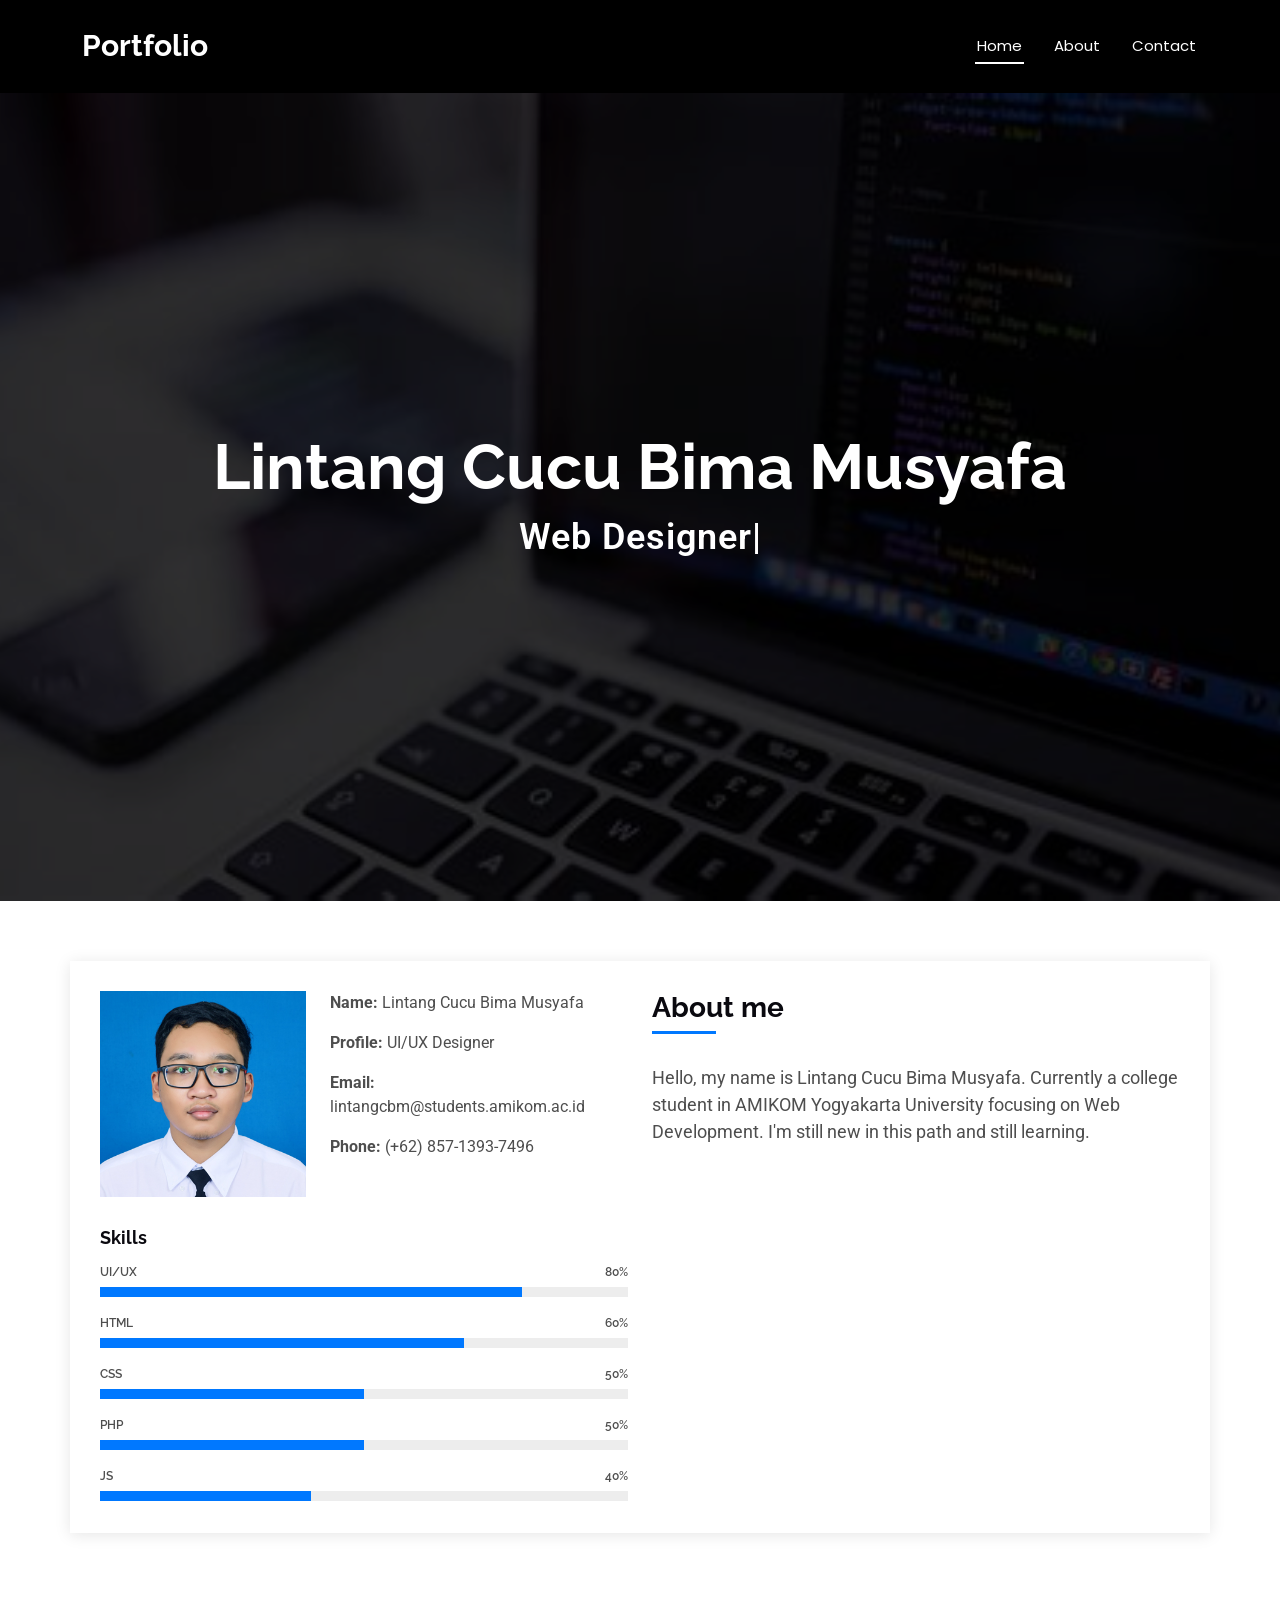
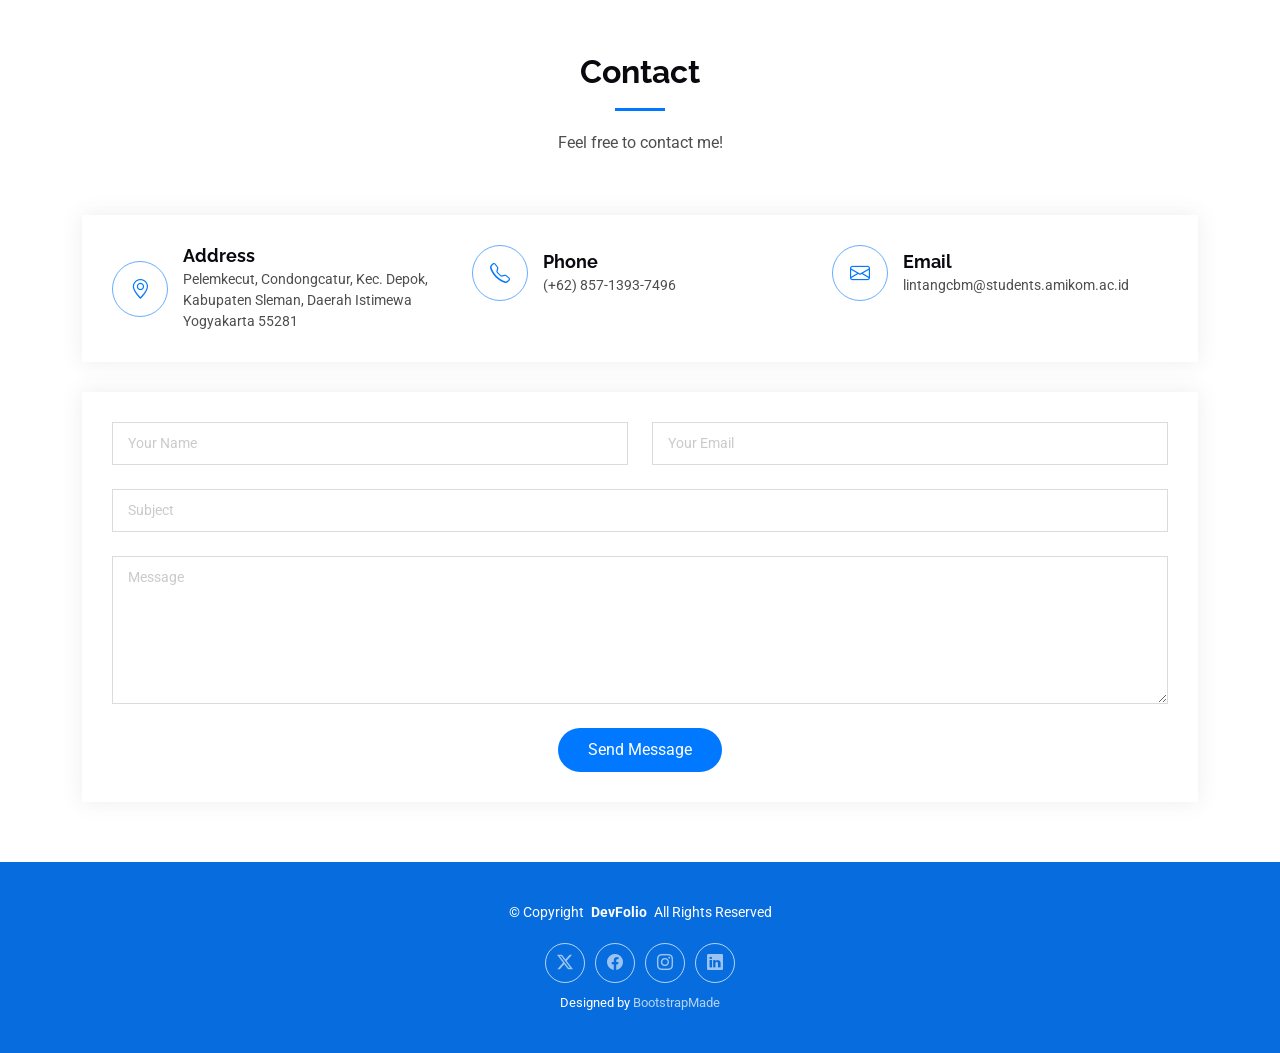
==== index.html @ 2e37b738 "second commit" ====
<!DOCTYPE html>
<html lang="en">

<head>
  <meta charset="utf-8">
  <meta content="width=device-width, initial-scale=1.0" name="viewport">
  <title>Index - DevFolio Bootstrap Template</title>
  <meta content="" name="description">
  <meta content="" name="keywords">

  <!-- Favicons -->
  <link href="assets/img/favicon.png" rel="icon">
  <link href="assets/img/apple-touch-icon.png" rel="apple-touch-icon">

  <!-- Fonts -->
  <link href="https://fonts.googleapis.com" rel="preconnect">
  <link href="https://fonts.gstatic.com" rel="preconnect" crossorigin>
  <link href="https://fonts.googleapis.com/css2?family=Roboto:ital,wght@0,100;0,300;0,400;0,500;0,700;0,900;1,100;1,300;1,400;1,500;1,700;1,900&family=Poppins:ital,wght@0,100;0,200;0,300;0,400;0,500;0,600;0,700;0,800;0,900;1,100;1,200;1,300;1,400;1,500;1,600;1,700;1,800;1,900&family=Raleway:ital,wght@0,100;0,200;0,300;0,400;0,500;0,600;0,700;0,800;0,900;1,100;1,200;1,300;1,400;1,500;1,600;1,700;1,800;1,900&display=swap" rel="stylesheet">

  <!-- Vendor CSS Files -->
  <link href="assets/vendor/bootstrap/css/bootstrap.min.css" rel="stylesheet">
  <link href="assets/vendor/bootstrap-icons/bootstrap-icons.css" rel="stylesheet">
  <link href="assets/vendor/aos/aos.css" rel="stylesheet">
  <link href="assets/vendor/glightbox/css/glightbox.min.css" rel="stylesheet">
  <link href="assets/vendor/swiper/swiper-bundle.min.css" rel="stylesheet">

  <!-- Main CSS File -->
  <link href="assets/css/main.css" rel="stylesheet">

  <!-- =======================================================
  * Template Name: DevFolio
  * Template URL: https://bootstrapmade.com/devfolio-bootstrap-portfolio-html-template/
  * Updated: Jun 06 2024 with Bootstrap v5.3.3
  * Author: BootstrapMade.com
  * License: https://bootstrapmade.com/license/
  ======================================================== -->
</head>

<body class="index-page">

  <header id="header" class="header d-flex align-items-center sticky-top">
    <div class="container-fluid container-xl position-relative d-flex align-items-center justify-content-between">

      <a href="index.html" class="logo d-flex align-items-center">
        <!-- Uncomment the line below if you also wish to use an image logo -->
        <!-- <img src="assets/img/logo.png" alt=""> -->
        <h1 class="sitename">Portfolio</h1>
      </a>

      <nav id="navmenu" class="navmenu">
        <ul>
          <li><a href="#hero" class="active">Home<br></a></li>
          <li><a href="#about">About</a></li>
          <!--no use for now ==========
          <li><a href="#services">Services</a></li>
          <li><a href="#portfolio">Portfolio</a></li>
          <li class="dropdown"><a href="#"><span>Dropdown</span> <i class="bi bi-chevron-down toggle-dropdown"></i></a>
            <ul>
              <li><a href="#">Dropdown 1</a></li>
              <li class="dropdown"><a href="#"><span>Deep Dropdown</span> <i class="bi bi-chevron-down toggle-dropdown"></i></a>
                <ul>
                  <li><a href="#">Deep Dropdown 1</a></li>
                  <li><a href="#">Deep Dropdown 2</a></li>
                  <li><a href="#">Deep Dropdown 3</a></li>
                  <li><a href="#">Deep Dropdown 4</a></li>
                  <li><a href="#">Deep Dropdown 5</a></li>
                </ul>
              </li>
              <li><a href="#">Dropdown 2</a></li>
              <li><a href="#">Dropdown 3</a></li>
              <li><a href="#">Dropdown 4</a></li>
            </ul>
          </li>
          ============ -->
          <li><a href="#contact">Contact</a></li>
          
        </ul>
        <i class="mobile-nav-toggle d-xl-none bi bi-list"></i>
      </nav>

    </div>
  </header>

  <main class="main">

    <!-- Hero Section -->
    <section id="hero" class="hero section">

      <img src="assets/img/th-323314474.jpg" alt="" data-aos="fade-in">

      <div class="container d-flex flex-column align-items-center justify-content-center text-center" data-aos="fade-up" data-aos-delay="100">
        <h2>Lintang Cucu Bima Musyafa</h2>
        <p><span class="typed" data-typed-items="Web Designer, Developer Newcomer, EDM Enjoyer"></span></p>
      </div>

    </section><!-- /Hero Section -->

    <!-- About Section -->
    <section id="about" class="about section">

      <div class="container" data-aos="fade-up" data-aos-delay="100">

        <div class="row gy-4">
          <div class="col-md-6">

            <div class="row justify-content-between gy-4">
              <div class="col-lg-5">
                <img src="assets/img/DSC_0141-copy-340x400-px(1).jpg" class="img-fluid" alt="">
              </div>
              <div class="col-lg-7 about-info">
                <p><strong>Name: </strong> <span>Lintang Cucu Bima Musyafa</span></p>
                <p><strong>Profile: </strong> <span>UI/UX Designer</span></p>
                <p><strong>Email: </strong> <span>lintangcbm@students.amikom.ac.id</span></p>
                <p><strong>Phone: </strong> <span>(+62) 857-1393-7496</span></p>
              </div>

            </div>

            <div class="skills-content skills-animation">

              <h5>Skills</h5>

              <div class="progress">
                <span class="skill"><span>UI/UX</span> <i class="val">80%</i></span>
                <div class="progress-bar-wrap">
                  <div class="progress-bar" role="progressbar" aria-valuenow="80" aria-valuemin="0" aria-valuemax="100"></div>
                </div>
              </div><!-- End Skills Item -->

              <div class="progress">
                <span class="skill"><span>HTML</span> <i class="val">60%</i></span>
                <div class="progress-bar-wrap">
                  <div class="progress-bar" role="progressbar" aria-valuenow="69" aria-valuemin="0" aria-valuemax="100"></div>
                </div>
              </div><!-- End Skills Item -->

              <div class="progress">
                <span class="skill"><span>CSS</span> <i class="val">50%</i></span>
                <div class="progress-bar-wrap">
                  <div class="progress-bar" role="progressbar" aria-valuenow="50" aria-valuemin="0" aria-valuemax="100"></div>
                </div>
              </div><!-- End Skills Item -->

              <div class="progress">
                <span class="skill"><span>PHP</span> <i class="val">50%</i></span>
                <div class="progress-bar-wrap">
                  <div class="progress-bar" role="progressbar" aria-valuenow="50" aria-valuemin="0" aria-valuemax="100"></div>
                </div>
              </div><!-- End Skills Item -->

              <div class="progress">
                <span class="skill"><span>JS</span> <i class="val">40%</i></span>
                <div class="progress-bar-wrap">
                  <div class="progress-bar" role="progressbar" aria-valuenow="40" aria-valuemin="0" aria-valuemax="100"></div>
                </div>
              </div><!-- End Skills Item -->

            </div>

          </div>
          <div class="col-md-6">
            <div class="about-me">
              <h4>About me</h4>
              <p>
                Hello, my name is Lintang Cucu Bima Musyafa. Currently a college student in AMIKOM Yogyakarta University focusing on Web Development. I'm still new in this path and still learning.
              </p>
            </div>
          </div>
        </div>

      </div>

    </section><!-- /About Section -->

    
    

    <!-- Contact Section -->
    <section id="contact" class="contact section">

      <!-- Section Title -->
      <div class="container section-title" data-aos="fade-up">
        <h2>Contact</h2>
        <p>Feel free to contact me!</p>
      </div><!-- End Section Title -->

      <div class="container" data-aos="fade-up" data-aos-delay="100">

        <div class="info-wrap" data-aos="fade-up" data-aos-delay="200">
          <div class="row gy-5">

            <div class="col-lg-4">
              <div class="info-item d-flex align-items-center">
                <i class="bi bi-geo-alt flex-shrink-0"></i>
                <div>
                  <h3>Address</h3>
                  <p>Pelemkecut, Condongcatur, Kec. Depok, Kabupaten Sleman, Daerah Istimewa Yogyakarta 55281</p>
                </div>
              </div>
            </div><!-- End Info Item -->

            <div class="col-lg-4">
              <div class="info-item d-flex align-items-center">
                <i class="bi bi-telephone flex-shrink-0"></i>
                <div>
                  <h3>Phone</h3>
                  <p>(+62) 857-1393-7496</p>
                </div>
              </div>
            </div><!-- End Info Item -->

            <div class="col-lg-4">
              <div class="info-item d-flex align-items-center">
                <i class="bi bi-envelope flex-shrink-0"></i>
                <div>
                  <h3>Email<br></h3>
                  <p>lintangcbm@students.amikom.ac.id</p>
                </div>
              </div>
            </div><!-- End Info Item -->

          </div>
        </div>

        <form action="forms/contact.php" method="post" class="php-email-form" data-aos="fade-up" data-aos-delay="300">
          <div class="row gy-4">

            <div class="col-md-6">
              <input type="text" name="name" class="form-control" placeholder="Your Name" required="">
            </div>

            <div class="col-md-6 ">
              <input type="email" class="form-control" name="email" placeholder="Your Email" required="">
            </div>

            <div class="col-md-12">
              <input type="text" class="form-control" name="subject" placeholder="Subject" required="">
            </div>

            <div class="col-md-12">
              <textarea class="form-control" name="message" rows="6" placeholder="Message" required=""></textarea>
            </div>

            <div class="col-md-12 text-center">
              <div class="loading">Loading</div>
              <div class="error-message"></div>
              <div class="sent-message">Your message has been sent. Thank you!</div>

              <button type="submit">Send Message</button>
            </div>

          </div>
        </form><!-- End Contact Form -->

      </div>

    </section><!-- /Contact Section -->

  </main>

  <footer id="footer" class="footer">

    <div class="container">
      <div class="copyright text-center ">
        <p>© <span>Copyright</span> <strong class="px-1 sitename">DevFolio</strong> <span>All Rights Reserved</span></p>
      </div>
      <div class="social-links d-flex justify-content-center">
        <a href=""><i class="bi bi-twitter-x"></i></a>
        <a href=""><i class="bi bi-facebook"></i></a>
        <a href=""><i class="bi bi-instagram"></i></a>
        <a href=""><i class="bi bi-linkedin"></i></a>
      </div>
      <div class="credits">
        <!-- All the links in the footer should remain intact. -->
        <!-- You can delete the links only if you've purchased the pro version. -->
        <!-- Licensing information: https://bootstrapmade.com/license/ -->
        <!-- Purchase the pro version with working PHP/AJAX contact form: [buy-url] -->
        Designed by <a href="https://bootstrapmade.com/">BootstrapMade</a>
      </div>
    </div>

  </footer>

  <!-- Scroll Top -->
  <a href="#" id="scroll-top" class="scroll-top d-flex align-items-center justify-content-center"><i class="bi bi-arrow-up-short"></i></a>

  <!-- Preloader -->
  <div id="preloader"></div>

  <!-- Vendor JS Files -->
  <script src="assets/vendor/bootstrap/js/bootstrap.bundle.min.js"></script>
  <script src="assets/vendor/php-email-form/validate.js"></script>
  <script src="assets/vendor/aos/aos.js"></script>
  <script src="assets/vendor/typed.js/typed.umd.js"></script>
  <script src="assets/vendor/waypoints/noframework.waypoints.js"></script>
  <script src="assets/vendor/purecounter/purecounter_vanilla.js"></script>
  <script src="assets/vendor/glightbox/js/glightbox.min.js"></script>
  <script src="assets/vendor/imagesloaded/imagesloaded.pkgd.min.js"></script>
  <script src="assets/vendor/isotope-layout/isotope.pkgd.min.js"></script>
  <script src="assets/vendor/swiper/swiper-bundle.min.js"></script>

  <!-- Main JS File -->
  <script src="assets/js/main.js"></script>

</body>

</html>
---- assets/css/main.css ----
/**
* Template Name: DevFolio
* Template URL: https://bootstrapmade.com/devfolio-bootstrap-portfolio-html-template/
* Updated: Jun 06 2024 with Bootstrap v5.3.3
* Author: BootstrapMade.com
* License: https://bootstrapmade.com/license/
*/

/*--------------------------------------------------------------
# Font & Color Variables
# Help: https://bootstrapmade.com/color-system/
--------------------------------------------------------------*/
/* Fonts */
:root {
  --default-font: "Roboto",  system-ui, -apple-system, "Segoe UI", Roboto, "Helvetica Neue", Arial, "Noto Sans", "Liberation Sans", sans-serif, "Apple Color Emoji", "Segoe UI Emoji", "Segoe UI Symbol", "Noto Color Emoji";
  --heading-font: "Raleway",  sans-serif;
  --nav-font: "Poppins",  sans-serif;
}

/* Global Colors - The following color variables are used throughout the website. Updating them here will change the color scheme of the entire website */
:root { 
  --background-color: #ffffff; /* Background color for the entire website, including individual sections */
  --default-color: #4e4e4e; /* Default color used for the majority of the text content across the entire website */
  --heading-color: #0a090f; /* Color for headings, subheadings and title throughout the website */
  --accent-color: #0078ff; /* Accent color that represents your brand on the website. It's used for buttons, links, and other elements that need to stand out */
  --contrast-color: #ffffff; /* The contrast color is used for elements when the background color is one of the heading, accent, or default colors. Its purpose is to ensure proper contrast and readability when placed over these more dominant colors */
}

/* Nav Menu Colors - The following color variables are used specifically for the navigation menu. They are separate from the global colors to allow for more customization options */
:root {
  --nav-color: #ffffff;  /* The default color of the main navmenu links */
  --nav-hover-color: #ffffff; /* Applied to main navmenu links when they are hovered over or active */
  --nav-dropdown-background-color: #ffffff; /* Used as the background color for dropdown items that appear when hovering over primary navigation items */
  --nav-dropdown-color: #212529; /* Used for navigation links of the dropdown items in the navigation menu. */
  --nav-dropdown-hover-color: #0078ff; /* Similar to --nav-hover-color, this color is applied to dropdown navigation links when they are hovered over. */
}

/* Template Custom Colors */
:root {
  --alt-background-color: #076cdd;
}

/* Smooth scroll */
:root {
  scroll-behavior: smooth;
}

/*--------------------------------------------------------------
# General
--------------------------------------------------------------*/
body {
  color: var(--default-color);
  background-color: var(--background-color);
  font-family: var(--default-font);
}

a {
  color: var(--accent-color);
  text-decoration: none;
  transition: 0.3s;
}

a:hover {
  color: color-mix(in srgb, var(--accent-color), transparent 25%);
  text-decoration: none;
}

h1,
h2,
h3,
h4,
h5,
h6 {
  color: var(--heading-color);
  font-family: var(--heading-font);
}

/*--------------------------------------------------------------
# Global Header
--------------------------------------------------------------*/
.header {
  --background-color: #000000;
  --default-color: #ffffff;
  --heading-color: #ffffff;
  color: var(--default-color);
  background-color: var(--background-color);
  padding: 20px 0;
  transition: all 0.5s;
  z-index: 997;
}

.header .logo {
  line-height: 1;
}

.header .logo img {
  max-height: 32px;
  margin-right: 8px;
}

.header .logo h1 {
  font-size: 30px;
  margin: 0;
  font-weight: 700;
  color: var(--heading-color);
}

.scrolled .header {
  box-shadow: 0px 0 18px color-mix(in srgb, var(--default-color), transparent 85%);
}

/*--------------------------------------------------------------
# Navigation Menu
--------------------------------------------------------------*/
/* Desktop Navigation */
@media (min-width: 1200px) {
  .navmenu {
    padding: 0;
  }

  .navmenu ul {
    margin: 0;
    padding: 0;
    display: flex;
    list-style: none;
    align-items: center;
  }

  .navmenu li {
    position: relative;
  }

  .navmenu>ul>li {
    white-space: nowrap;
    padding: 15px 14px;
  }

  .navmenu>ul>li:last-child {
    padding-right: 0;
  }

  .navmenu a,
  .navmenu a:focus {
    color: var(--nav-color);
    font-size: 15px;
    padding: 0 2px;
    font-family: var(--nav-font);
    font-weight: 400;
    display: flex;
    align-items: center;
    justify-content: space-between;
    white-space: nowrap;
    transition: 0.3s;
    position: relative;
  }

  .navmenu a i,
  .navmenu a:focus i {
    font-size: 12px;
    line-height: 0;
    margin-left: 5px;
    transition: 0.3s;
  }

  .navmenu>ul>li>a:before {
    content: "";
    position: absolute;
    width: 100%;
    height: 2px;
    bottom: -6px;
    left: 0;
    background-color: var(--nav-hover-color);
    visibility: hidden;
    width: 0px;
    transition: all 0.3s ease-in-out 0s;
  }

  .navmenu a:hover:before,
  .navmenu li:hover>a:before,
  .navmenu .active:before {
    visibility: visible;
    width: 100%;
  }

  .navmenu li:hover>a,
  .navmenu .active,
  .navmenu .active:focus {
    color: var(--nav-hover-color);
  }

  .navmenu .dropdown ul {
    margin: 0;
    padding: 10px 0;
    background: var(--nav-dropdown-background-color);
    display: block;
    position: absolute;
    visibility: hidden;
    left: 14px;
    top: 130%;
    opacity: 0;
    transition: 0.3s;
    border-radius: 4px;
    z-index: 99;
    box-shadow: 0px 0px 30px color-mix(in srgb, var(--default-color), transparent 85%);
  }

  .navmenu .dropdown ul li {
    min-width: 200px;
  }

  .navmenu .dropdown ul a {
    padding: 10px 20px;
    font-size: 15px;
    text-transform: none;
    color: var(--nav-dropdown-color);
  }

  .navmenu .dropdown ul a i {
    font-size: 12px;
  }

  .navmenu .dropdown ul a:hover,
  .navmenu .dropdown ul .active:hover,
  .navmenu .dropdown ul li:hover>a {
    color: var(--nav-dropdown-hover-color);
  }

  .navmenu .dropdown:hover>ul {
    opacity: 1;
    top: 100%;
    visibility: visible;
  }

  .navmenu .dropdown .dropdown ul {
    top: 0;
    left: -90%;
    visibility: hidden;
  }

  .navmenu .dropdown .dropdown:hover>ul {
    opacity: 1;
    top: 0;
    left: -100%;
    visibility: visible;
  }
}

/* Mobile Navigation */
@media (max-width: 1199px) {
  .mobile-nav-toggle {
    color: var(--nav-color);
    font-size: 28px;
    line-height: 0;
    margin-right: 10px;
    cursor: pointer;
    transition: color 0.3s;
  }

  .navmenu {
    padding: 0;
    z-index: 9997;
  }

  .navmenu ul {
    display: none;
    position: absolute;
    inset: 60px 20px 20px 20px;
    padding: 10px 0;
    margin: 0;
    border-radius: 6px;
    background-color: var(--nav-dropdown-background-color);
    border: 1px solid color-mix(in srgb, var(--default-color), transparent 90%);
    box-shadow: none;
    overflow-y: auto;
    transition: 0.3s;
    z-index: 9998;
  }

  .navmenu a,
  .navmenu a:focus {
    color: var(--nav-dropdown-color);
    padding: 10px 20px;
    font-family: var(--nav-font);
    font-size: 17px;
    font-weight: 500;
    display: flex;
    align-items: center;
    justify-content: space-between;
    white-space: nowrap;
    transition: 0.3s;
  }

  .navmenu a i,
  .navmenu a:focus i {
    font-size: 12px;
    line-height: 0;
    margin-left: 5px;
    width: 30px;
    height: 30px;
    display: flex;
    align-items: center;
    justify-content: center;
    border-radius: 50%;
    transition: 0.3s;
    background-color: color-mix(in srgb, var(--accent-color), transparent 90%);
  }

  .navmenu a i:hover,
  .navmenu a:focus i:hover {
    background-color: var(--accent-color);
    color: var(--contrast-color);
  }

  .navmenu a:hover,
  .navmenu .active,
  .navmenu .active:focus {
    color: var(--nav-dropdown-hover-color);
  }

  .navmenu .active i,
  .navmenu .active:focus i {
    background-color: var(--accent-color);
    color: var(--contrast-color);
    transform: rotate(180deg);
  }

  .navmenu .dropdown ul {
    position: static;
    display: none;
    z-index: 99;
    padding: 10px 0;
    margin: 10px 20px;
    background-color: var(--nav-dropdown-background-color);
    transition: all 0.5s ease-in-out;
  }

  .navmenu .dropdown ul ul {
    background-color: rgba(33, 37, 41, 0.1);
  }

  .navmenu .dropdown>.dropdown-active {
    display: block;
    background-color: rgba(33, 37, 41, 0.03);
  }

  .mobile-nav-active {
    overflow: hidden;
  }

  .mobile-nav-active .mobile-nav-toggle {
    color: #fff;
    position: absolute;
    font-size: 32px;
    top: 15px;
    right: 15px;
    margin-right: 0;
    z-index: 9999;
  }

  .mobile-nav-active .navmenu {
    position: fixed;
    overflow: hidden;
    inset: 0;
    background: rgba(33, 37, 41, 0.8);
    transition: 0.3s;
  }

  .mobile-nav-active .navmenu>ul {
    display: block;
  }
}

/*--------------------------------------------------------------
# Global Footer
--------------------------------------------------------------*/
.footer {
  --background-color: var(--alt-background-color);
  --default-color: #fff;
  color: var(--default-color);
  background-color: var(--background-color);
  font-size: 14px;
  padding: 40px 0;
  position: relative;
}

.footer .copyright p {
  margin-bottom: 0;
}

.footer .social-links {
  margin-top: 20px;
}

.footer .social-links a {
  display: flex;
  align-items: center;
  justify-content: center;
  width: 40px;
  height: 40px;
  border-radius: 50%;
  border: 1px solid color-mix(in srgb, var(--default-color), transparent 30%);
  font-size: 16px;
  color: color-mix(in srgb, var(--default-color), transparent 40%);
  margin: 0 5px;
  transition: 0.3s;
}

.footer .social-links a:hover {
  color: var(--default-color);
  border-color: var(--default-color);
}

.footer .credits {
  margin-top: 10px;
  font-size: 13px;
  text-align: center;
}

.footer .credits a {
  color: color-mix(in srgb, var(--default-color), transparent 30%);
}

/*--------------------------------------------------------------
# Preloader
--------------------------------------------------------------*/
#preloader {
  position: fixed;
  inset: 0;
  z-index: 999999;
  overflow: hidden;
  background: var(--background-color);
  transition: all 0.6s ease-out;
}

#preloader:before {
  content: "";
  position: fixed;
  top: calc(50% - 30px);
  left: calc(50% - 30px);
  border: 6px solid #ffffff;
  border-color: var(--accent-color) transparent var(--accent-color) transparent;
  border-radius: 50%;
  width: 60px;
  height: 60px;
  animation: animate-preloader 1.5s linear infinite;
}

@keyframes animate-preloader {
  0% {
    transform: rotate(0deg);
  }

  100% {
    transform: rotate(360deg);
  }
}

/*--------------------------------------------------------------
# Scroll Top Button
--------------------------------------------------------------*/
.scroll-top {
  position: fixed;
  visibility: hidden;
  opacity: 0;
  right: 15px;
  bottom: -15px;
  z-index: 99999;
  background-color: var(--accent-color);
  width: 44px;
  height: 44px;
  border-radius: 50px;
  transition: all 0.4s;
}

.scroll-top i {
  font-size: 24px;
  color: var(--contrast-color);
  line-height: 0;
}

.scroll-top:hover {
  background-color: color-mix(in srgb, var(--accent-color), transparent 20%);
  color: var(--contrast-color);
}

.scroll-top.active {
  visibility: visible;
  opacity: 1;
  bottom: 15px;
}

/*--------------------------------------------------------------
# Disable aos animation delay on mobile devices
--------------------------------------------------------------*/
@media screen and (max-width: 768px) {
  [data-aos-delay] {
    transition-delay: 0 !important;
  }
}

/*--------------------------------------------------------------
# Global Page Titles & Breadcrumbs
--------------------------------------------------------------*/
.page-title {
  --background-color: color-mix(in srgb, var(--default-color), transparent 96%);
  color: var(--default-color);
  background-color: var(--background-color);
  padding: 25px 0;
  position: relative;
}

.page-title h1 {
  font-size: 24px;
  font-weight: 700;
}

.page-title .breadcrumbs ol {
  display: flex;
  flex-wrap: wrap;
  list-style: none;
  padding: 0;
  margin: 0;
  font-size: 14px;
  font-weight: 400;
}

.page-title .breadcrumbs ol li+li {
  padding-left: 10px;
}

.page-title .breadcrumbs ol li+li::before {
  content: "/";
  display: inline-block;
  padding-right: 10px;
  color: color-mix(in srgb, var(--default-color), transparent 70%);
}

/*--------------------------------------------------------------
# Global Sections
--------------------------------------------------------------*/
section,
.section {
  color: var(--default-color);
  background-color: var(--background-color);
  padding: 60px 0;
  scroll-margin-top: 92px;
  overflow: clip;
}

@media (max-width: 1199px) {

  section,
  .section {
    scroll-margin-top: 76px;
  }
}

/*--------------------------------------------------------------
# Global Section Titles
--------------------------------------------------------------*/
.section-title {
  text-align: center;
  padding-bottom: 60px;
  position: relative;
}

.section-title h2 {
  font-size: 32px;
  font-weight: 700;
  margin-bottom: 20px;
  padding-bottom: 20px;
  position: relative;
}

.section-title h2:after {
  content: "";
  position: absolute;
  display: block;
  width: 50px;
  height: 3px;
  background: var(--accent-color);
  left: 0;
  right: 0;
  bottom: 0;
  margin: auto;
}

.section-title p {
  margin-bottom: 0;
}

/*--------------------------------------------------------------
# Hero Section
--------------------------------------------------------------*/
.hero {
  --background-color: #000000;
  --default-color: #ffffff;
  --heading-color: #ffffff;
  width: 100%;
  min-height: calc(100vh - 92px);
  position: relative;
  padding: 60px 0;
  display: flex;
  align-items: center;
  justify-content: center;
}

.hero img {
  position: absolute;
  inset: 0;
  display: block;
  width: 100%;
  height: 100%;
  object-fit: cover;
  z-index: 1;
}

.hero:before {
  content: "";
  background: color-mix(in srgb, var(--background-color), transparent 30%);
  position: absolute;
  inset: 0;
  z-index: 2;
}

.hero .container {
  position: relative;
  z-index: 3;
}

.hero h2 {
  margin: 0;
  font-size: 64px;
  font-weight: 700;
}

.hero p {
  margin: 5px 0 0 0;
  font-size: 36px;
  font-weight: 600;
}

.hero p span {
  letter-spacing: 1px;
}

@media (max-width: 768px) {
  .hero h2 {
    font-size: 32px;
  }

  .hero p {
    font-size: 20px;
  }
}

/*--------------------------------------------------------------
# About Section
--------------------------------------------------------------*/
.about .container {
  box-shadow: 0px 2px 15px rgba(0, 0, 0, 0.1);
  padding: 30px;
}

.about .skills-content h5 {
  font-size: 18px;
  font-weight: 700;
  margin: 30px 0 15px 0;
}

.about .progress {
  height: 36px;
  display: block;
  background: none;
  border-radius: 0;
  margin-top: 15px;
}

.about .progress .skill {
  color: var(--default-color);
  padding: 0;
  margin: 0 0 6px 0;
  text-transform: uppercase;
  display: block;
  font-weight: 600;
  font-family: var(--heading-font);
}

.about .progress .skill .val {
  float: right;
  font-style: normal;
}

.about .progress-bar-wrap {
  background: color-mix(in srgb, var(--default-color), transparent 90%);
  height: 10px;
}

.about .progress-bar {
  width: 1px;
  height: 10px;
  transition: 0.9s;
  background-color: var(--accent-color);
}

.about .about-me h4 {
  font-size: 28px;
  position: relative;
  padding-bottom: 10px;
  margin-bottom: 30px;
  font-weight: 700;
}

.about .about-me h4:after {
  content: "";
  position: absolute;
  display: block;
  width: 64px;
  height: 3px;
  background: var(--accent-color);
  left: 0;
  bottom: 0;
  margin: auto;
}

.about .about-me p {
  font-size: 18px;
}

/*--------------------------------------------------------------
# Resume Section
--------------------------------------------------------------*/
.resume .resume-title {
  color: var(--heading-color);
  font-size: 26px;
  font-weight: 700;
  margin-top: 20px;
  margin-bottom: 20px;
}

.resume .resume-item {
  padding: 0 0 20px 20px;
  margin-top: -2px;
  border-left: 2px solid var(--accent-color);
  position: relative;
}

.resume .resume-item h4 {
  line-height: 18px;
  font-size: 18px;
  font-weight: 600;
  text-transform: uppercase;
  color: color-mix(in srgb, var(--default-color), transparent 20%);
  margin-bottom: 10px;
}

.resume .resume-item h5 {
  font-size: 16px;
  padding: 5px 15px;
  display: inline-block;
  font-weight: 600;
  margin-bottom: 10px;
}

.resume .resume-item ul {
  padding-left: 20px;
}

.resume .resume-item ul li {
  padding-bottom: 10px;
}

.resume .resume-item:last-child {
  padding-bottom: 0;
}

.resume .resume-item::before {
  content: "";
  position: absolute;
  width: 16px;
  height: 16px;
  border-radius: 50px;
  left: -9px;
  top: 0;
  background: var(--background-color);
  border: 2px solid var(--accent-color);
}

/*--------------------------------------------------------------
# Services Section
--------------------------------------------------------------*/
.services .service-item {
  box-shadow: 0px 5px 90px 0px color-mix(in srgb, var(--default-color), transparent 90%);
  padding: 60px 30px;
  transition: all ease-in-out 0.3s;
  border-radius: 18px;
  border-bottom: 5px solid var(--background-color);
  height: 100%;
}

.services .service-item .icon {
  color: var(--contrast-color);
  background: var(--accent-color);
  margin: 0;
  width: 64px;
  height: 64px;
  border-radius: 50px;
  display: flex;
  align-items: center;
  justify-content: center;
  margin-bottom: 20px;
  font-size: 28px;
  transition: ease-in-out 0.3s;
}

.services .service-item h3 {
  font-weight: 700;
  margin: 10px 0 15px 0;
  font-size: 22px;
  transition: ease-in-out 0.3s;
}

.services .service-item p {
  line-height: 24px;
  font-size: 14px;
  margin-bottom: 0;
}

@media (min-width: 1365px) {
  .services .service-item:hover {
    transform: translateY(-10px);
    border-color: var(--accent-color);
  }

  .services .service-item:hover h3 {
    color: var(--accent-color);
  }
}

/*--------------------------------------------------------------
# Stats Section
--------------------------------------------------------------*/
.stats {
  --default-color: #ffffff;
  --background-color: var(--alt-background-color);
  position: relative;
  padding: 120px 0;
}

.stats img {
  position: absolute;
  inset: 0;
  display: block;
  width: 100%;
  height: 100%;
  object-fit: cover;
  z-index: 1;
}

.stats:before {
  content: "";
  background: color-mix(in srgb, var(--background-color), transparent 40%);
  position: absolute;
  inset: 0;
  z-index: 2;
}

.stats .container {
  position: relative;
  z-index: 3;
}

.stats .stats-item {
  padding: 30px;
  width: 100%;
}

.stats .stats-item span {
  font-size: 48px;
  display: block;
  color: var(--default-color);
  font-weight: 700;
}

.stats .stats-item p {
  padding: 0;
  margin: 0;
  font-family: var(--heading-font);
  font-size: 16px;
  font-weight: 700;
  color: color-mix(in srgb, var(--default-color), transparent 40%);
}

/*--------------------------------------------------------------
# Portfolio Section
--------------------------------------------------------------*/
.portfolio .portfolio-filters {
  padding: 0;
  margin: 0 auto 20px auto;
  list-style: none;
  text-align: center;
}

.portfolio .portfolio-filters li {
  cursor: pointer;
  display: inline-block;
  padding: 0;
  font-size: 16px;
  font-weight: 600;
  margin: 0 10px;
  line-height: 1;
  text-transform: uppercase;
  margin-bottom: 5px;
  transition: all 0.3s ease-in-out;
}

.portfolio .portfolio-filters li:hover,
.portfolio .portfolio-filters li.filter-active {
  color: var(--accent-color);
}

.portfolio .portfolio-filters li:first-child {
  margin-left: 0;
}

.portfolio .portfolio-filters li:last-child {
  margin-right: 0;
}

@media (max-width: 575px) {
  .portfolio .portfolio-filters li {
    font-size: 14px;
    margin: 0 5px;
  }
}

.portfolio .portfolio-item {
  position: relative;
}

.portfolio .portfolio-item .portfolio-info {
  opacity: 0;
  position: absolute;
  left: 30px;
  right: 30px;
  bottom: 0;
  z-index: 3;
  transition: all ease-in-out 0.3s;
  background: color-mix(in srgb, var(--background-color), transparent 10%);
  padding: 15px;
}

.portfolio .portfolio-item .portfolio-info h4 {
  font-size: 18px;
  font-weight: 600;
  padding-right: 50px;
}

.portfolio .portfolio-item .portfolio-info p {
  color: color-mix(in srgb, var(--default-color), transparent 30%);
  font-size: 14px;
  margin-bottom: 0;
  padding-right: 50px;
}

.portfolio .portfolio-item .portfolio-info .preview-link,
.portfolio .portfolio-item .portfolio-info .details-link {
  position: absolute;
  right: 50px;
  font-size: 24px;
  top: calc(50% - 14px);
  color: color-mix(in srgb, var(--default-color), transparent 30%);
  transition: 0.3s;
  line-height: 0;
}

.portfolio .portfolio-item .portfolio-info .preview-link:hover,
.portfolio .portfolio-item .portfolio-info .details-link:hover {
  color: var(--accent-color);
}

.portfolio .portfolio-item .portfolio-info .details-link {
  right: 14px;
  font-size: 28px;
}

.portfolio .portfolio-item:hover .portfolio-info {
  opacity: 1;
  bottom: 20px;
}

/*--------------------------------------------------------------
# Pricing Section
--------------------------------------------------------------*/
.pricing .pricing-item {
  border-bottom: 1px dashed color-mix(in srgb, var(--default-color), transparent 60%);
  width: 100%;
  height: 100%;
  padding: 0 0 15px 0;
}

.pricing .pricing-item h3 {
  margin: 0;
  font-size: 18px;
  font-weight: 500;
}

.pricing .pricing-item h4 {
  margin: 0;
  font-size: 16px;
}

/*--------------------------------------------------------------
# Faq Section
--------------------------------------------------------------*/
.faq .content h3 {
  font-weight: 400;
  font-size: 34px;
}

.faq .content p {
  font-size: 15px;
  color: color-mix(in srgb, var(--default-color), transparent 30%);
}

.faq .faq-container .faq-item {
  position: relative;
  padding: 20px;
  margin-bottom: 20px;
  box-shadow: 0px 5px 25px 0px color-mix(in srgb, var(--default-color), transparent 90%);
  overflow: hidden;
}

.faq .faq-container .faq-item:last-child {
  margin-bottom: 0;
}

.faq .faq-container .faq-item h3 {
  font-weight: 600;
  font-size: 18px;
  line-height: 24px;
  margin: 0 30px 0 0;
  transition: 0.3s;
  cursor: pointer;
  display: flex;
  align-items: flex-start;
}

.faq .faq-container .faq-item h3 .num {
  color: var(--accent-color);
  padding-right: 5px;
}

.faq .faq-container .faq-item h3:hover {
  color: var(--accent-color);
}

.faq .faq-container .faq-item .faq-content {
  display: grid;
  grid-template-rows: 0fr;
  transition: 0.3s ease-in-out;
  visibility: hidden;
  opacity: 0;
}

.faq .faq-container .faq-item .faq-content p {
  margin-bottom: 0;
  overflow: hidden;
}

.faq .faq-container .faq-item .faq-toggle {
  position: absolute;
  top: 20px;
  right: 20px;
  font-size: 16px;
  line-height: 0;
  transition: 0.3s;
  cursor: pointer;
}

.faq .faq-container .faq-item .faq-toggle:hover {
  color: var(--accent-color);
}

.faq .faq-container .faq-active h3 {
  color: var(--accent-color);
}

.faq .faq-container .faq-active .faq-content {
  grid-template-rows: 1fr;
  visibility: visible;
  opacity: 1;
  padding-top: 10px;
}

.faq .faq-container .faq-active .faq-toggle {
  transform: rotate(90deg);
  color: var(--accent-color);
}

/*--------------------------------------------------------------
# Testimonials Section
--------------------------------------------------------------*/
.testimonials {
  --default-color: #ffffff;
  --background-color: var(--alt-background-color);
  --heading-color: #ffffff;
  padding: 80px 0;
  position: relative;
}

.testimonials:before {
  content: "";
  background: color-mix(in srgb, var(--background-color), transparent 30%);
  position: absolute;
  inset: 0;
  z-index: 2;
}

.testimonials .testimonials-bg {
  position: absolute;
  inset: 0;
  display: block;
  width: 100%;
  height: 100%;
  object-fit: cover;
  z-index: 1;
}

.testimonials .container {
  position: relative;
  z-index: 3;
}

.testimonials .testimonials-carousel,
.testimonials .testimonials-slider {
  overflow: hidden;
}

.testimonials .testimonial-item {
  text-align: center;
}

.testimonials .testimonial-item .testimonial-img {
  width: 100px;
  border-radius: 50%;
  border: 6px solid color-mix(in srgb, var(--default-color), transparent 85%);
  margin: 0 auto;
}

.testimonials .testimonial-item h3 {
  font-size: 20px;
  font-weight: bold;
  margin: 10px 0 5px 0;
}

.testimonials .testimonial-item h4 {
  font-size: 14px;
  margin: 0 0 15px 0;
  color: color-mix(in srgb, var(--default-color), transparent 40%);
}

.testimonials .testimonial-item .stars {
  margin-bottom: 15px;
}

.testimonials .testimonial-item .stars i {
  color: #ffc107;
  margin: 0 1px;
}

.testimonials .testimonial-item .quote-icon-left,
.testimonials .testimonial-item .quote-icon-right {
  color: color-mix(in srgb, var(--default-color), transparent 40%);
  font-size: 26px;
  line-height: 0;
}

.testimonials .testimonial-item .quote-icon-left {
  display: inline-block;
  left: -5px;
  position: relative;
}

.testimonials .testimonial-item .quote-icon-right {
  display: inline-block;
  right: -5px;
  position: relative;
  top: 10px;
  transform: scale(-1, -1);
}

.testimonials .testimonial-item p {
  font-style: italic;
  margin: 0 auto 15px auto;
}

.testimonials .swiper-wrapper {
  height: auto;
}

.testimonials .swiper-pagination {
  margin-top: 20px;
  position: relative;
}

.testimonials .swiper-pagination .swiper-pagination-bullet {
  width: 12px;
  height: 12px;
  background-color: color-mix(in srgb, var(--default-color), transparent 50%);
  opacity: 0.5;
}

.testimonials .swiper-pagination .swiper-pagination-bullet-active {
  background-color: var(--default-color);
  opacity: 1;
}

@media (min-width: 992px) {
  .testimonials .testimonial-item p {
    width: 80%;
  }
}

/*--------------------------------------------------------------
# Contact Section
--------------------------------------------------------------*/
.contact .info-wrap {
  box-shadow: 0px 0px 20px color-mix(in srgb, var(--default-color), transparent 90%);
  padding: 30px;
  margin-bottom: 30px;
}

.contact .info-item i {
  font-size: 20px;
  color: var(--accent-color);
  width: 56px;
  height: 56px;
  display: flex;
  justify-content: center;
  align-items: center;
  transition: all 0.3s ease-in-out;
  border-radius: 50%;
  border: 1px solid color-mix(in srgb, var(--accent-color), transparent 40%);
  margin-right: 15px;
}

.contact .info-item h3 {
  font-size: 18px;
  font-weight: 700;
  margin: 0 0 2px 0;
}

.contact .info-item p {
  padding: 0;
  margin-bottom: 0;
  font-size: 14px;
}

.contact .info-item:hover i {
  background: var(--accent-color);
  color: var(--contrast-color);
}

.contact .php-email-form {
  box-shadow: 0px 0px 20px color-mix(in srgb, var(--default-color), transparent 90%);
  padding: 30px;
}

@media (max-width: 575px) {
  .contact .php-email-form {
    padding: 20px;
  }
}

.contact .php-email-form .error-message {
  display: none;
  background: #df1529;
  color: #ffffff;
  text-align: left;
  padding: 15px;
  margin-bottom: 24px;
  font-weight: 600;
}

.contact .php-email-form .sent-message {
  display: none;
  color: #ffffff;
  background: #059652;
  text-align: center;
  padding: 15px;
  margin-bottom: 24px;
  font-weight: 600;
}

.contact .php-email-form .loading {
  display: none;
  background: var(--background-color);
  text-align: center;
  padding: 15px;
  margin-bottom: 24px;
}

.contact .php-email-form .loading:before {
  content: "";
  display: inline-block;
  border-radius: 50%;
  width: 24px;
  height: 24px;
  margin: 0 10px -6px 0;
  border: 3px solid var(--accent-color);
  border-top-color: var(--background-color);
  animation: animate-loading 1s linear infinite;
}

.contact .php-email-form input[type=text],
.contact .php-email-form input[type=email],
.contact .php-email-form textarea {
  font-size: 14px;
  padding: 10px 15px;
  box-shadow: none;
  border-radius: 0;
  color: var(--default-color);
  background-color: color-mix(in srgb, var(--background-color), transparent 50%);
  border-color: color-mix(in srgb, var(--default-color), transparent 80%);
}

.contact .php-email-form input[type=text]:focus,
.contact .php-email-form input[type=email]:focus,
.contact .php-email-form textarea:focus {
  border-color: var(--accent-color);
}

.contact .php-email-form input[type=text]::placeholder,
.contact .php-email-form input[type=email]::placeholder,
.contact .php-email-form textarea::placeholder {
  color: color-mix(in srgb, var(--default-color), transparent 70%);
}

.contact .php-email-form button[type=submit] {
  color: var(--contrast-color);
  background: var(--accent-color);
  border: 0;
  padding: 10px 30px;
  transition: 0.4s;
  border-radius: 50px;
}

.contact .php-email-form button[type=submit]:hover {
  background: color-mix(in srgb, var(--accent-color), transparent 20%);
}

@keyframes animate-loading {
  0% {
    transform: rotate(0deg);
  }

  100% {
    transform: rotate(360deg);
  }
}

/*--------------------------------------------------------------
# Portfolio Details Section
--------------------------------------------------------------*/
.portfolio-details .portfolio-details-slider img {
  width: 100%;
}

.portfolio-details .swiper-wrapper {
  height: auto;
}

.portfolio-details .swiper-button-prev,
.portfolio-details .swiper-button-next {
  width: 48px;
  height: 48px;
}

.portfolio-details .swiper-button-prev:after,
.portfolio-details .swiper-button-next:after {
  color: rgba(255, 255, 255, 0.8);
  background-color: rgba(0, 0, 0, 0.15);
  font-size: 24px;
  border-radius: 50%;
  width: 48px;
  height: 48px;
  display: flex;
  align-items: center;
  justify-content: center;
  transition: 0.3s;
}

.portfolio-details .swiper-button-prev:hover:after,
.portfolio-details .swiper-button-next:hover:after {
  background-color: rgba(0, 0, 0, 0.3);
}

@media (max-width: 575px) {

  .portfolio-details .swiper-button-prev,
  .portfolio-details .swiper-button-next {
    display: none;
  }
}

.portfolio-details .swiper-pagination {
  margin-top: 20px;
  position: relative;
}

.portfolio-details .swiper-pagination .swiper-pagination-bullet {
  width: 10px;
  height: 10px;
  background-color: color-mix(in srgb, var(--default-color), transparent 85%);
  opacity: 1;
}

.portfolio-details .swiper-pagination .swiper-pagination-bullet-active {
  background-color: var(--accent-color);
}

.portfolio-details .portfolio-info h3 {
  font-size: 22px;
  font-weight: 700;
  margin-bottom: 20px;
  padding-bottom: 20px;
  position: relative;
}

.portfolio-details .portfolio-info h3:after {
  content: "";
  position: absolute;
  display: block;
  width: 50px;
  height: 3px;
  background: var(--accent-color);
  left: 0;
  bottom: 0;
}

.portfolio-details .portfolio-info ul {
  list-style: none;
  padding: 0;
  font-size: 15px;
}

.portfolio-details .portfolio-info ul li {
  display: flex;
  flex-direction: column;
  padding-bottom: 15px;
}

.portfolio-details .portfolio-info ul strong {
  text-transform: uppercase;
  font-weight: 400;
  color: color-mix(in srgb, var(--default-color), transparent 50%);
  font-size: 14px;
}

.portfolio-details .portfolio-info .btn-visit {
  padding: 8px 40px;
  background: var(--accent-color);
  color: var(--contrast-color);
  border-radius: 50px;
  transition: 0.3s;
}

.portfolio-details .portfolio-info .btn-visit:hover {
  background: color-mix(in srgb, var(--accent-color), transparent 20%);
}

.portfolio-details .portfolio-description h2 {
  font-size: 26px;
  font-weight: 700;
  margin-bottom: 20px;
}

.portfolio-details .portfolio-description p {
  padding: 0;
}

.portfolio-details .portfolio-description .testimonial-item {
  padding: 30px 30px 0 30px;
  position: relative;
  background: color-mix(in srgb, var(--default-color), transparent 97%);
  margin-bottom: 50px;
}

.portfolio-details .portfolio-description .testimonial-item .testimonial-img {
  width: 90px;
  border-radius: 50px;
  border: 6px solid var(--background-color);
  float: left;
  margin: 0 10px 0 0;
}

.portfolio-details .portfolio-description .testimonial-item h3 {
  font-size: 18px;
  font-weight: bold;
  margin: 15px 0 5px 0;
  padding-top: 20px;
}

.portfolio-details .portfolio-description .testimonial-item h4 {
  font-size: 14px;
  color: #6c757d;
  margin: 0;
}

.portfolio-details .portfolio-description .testimonial-item .quote-icon-left,
.portfolio-details .portfolio-description .testimonial-item .quote-icon-right {
  color: color-mix(in srgb, var(--accent-color), transparent 50%);
  font-size: 26px;
  line-height: 0;
}

.portfolio-details .portfolio-description .testimonial-item .quote-icon-left {
  display: inline-block;
  left: -5px;
  position: relative;
}

.portfolio-details .portfolio-description .testimonial-item .quote-icon-right {
  display: inline-block;
  right: -5px;
  position: relative;
  top: 10px;
  transform: scale(-1, -1);
}

.portfolio-details .portfolio-description .testimonial-item p {
  font-style: italic;
  margin: 0 0 15px 0 0 0;
  padding: 0;
}

/*--------------------------------------------------------------
# Service Details Section
--------------------------------------------------------------*/
.service-details .services-list {
  padding: 10px 30px;
  border: 1px solid color-mix(in srgb, var(--default-color), transparent 90%);
  margin-bottom: 20px;
}

.service-details .services-list a {
  display: block;
  line-height: 1;
  padding: 8px 0 8px 15px;
  border-left: 3px solid color-mix(in srgb, var(--default-color), transparent 70%);
  margin: 20px 0;
  color: color-mix(in srgb, var(--default-color), transparent 20%);
  transition: 0.3s;
}

.service-details .services-list a.active {
  color: var(--heading-color);
  font-weight: 700;
  border-color: var(--accent-color);
}

.service-details .services-list a:hover {
  border-color: var(--accent-color);
}

.service-details .services-img {
  margin-bottom: 20px;
}

.service-details h3 {
  font-size: 26px;
  font-weight: 700;
}

.service-details h4 {
  font-size: 20px;
  font-weight: 700;
}

.service-details p {
  font-size: 15px;
}

.service-details ul {
  list-style: none;
  padding: 0;
  font-size: 15px;
}

.service-details ul li {
  padding: 5px 0;
  display: flex;
  align-items: center;
}

.service-details ul i {
  font-size: 20px;
  margin-right: 8px;
  color: var(--accent-color);
}

/*--------------------------------------------------------------
# Starter Section Section
--------------------------------------------------------------*/
.starter-section {
  /* Add your styles here */
}
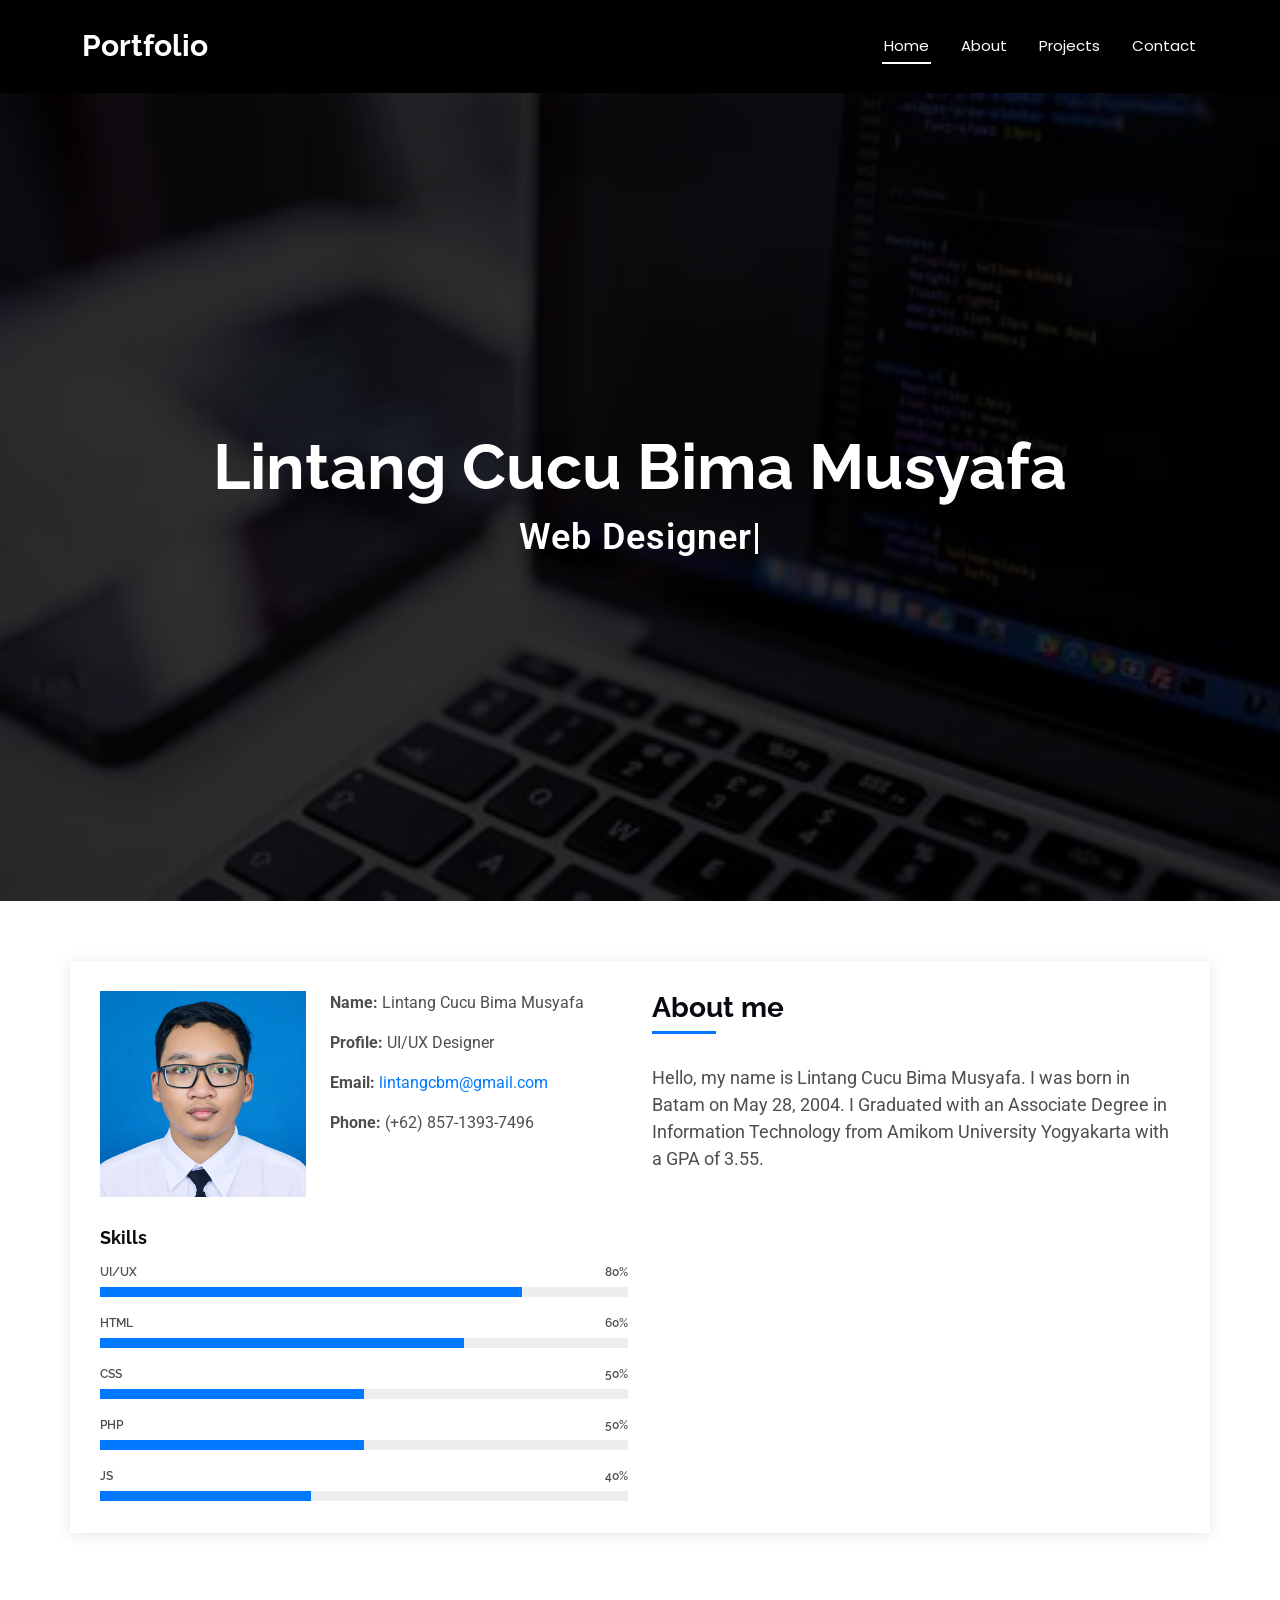
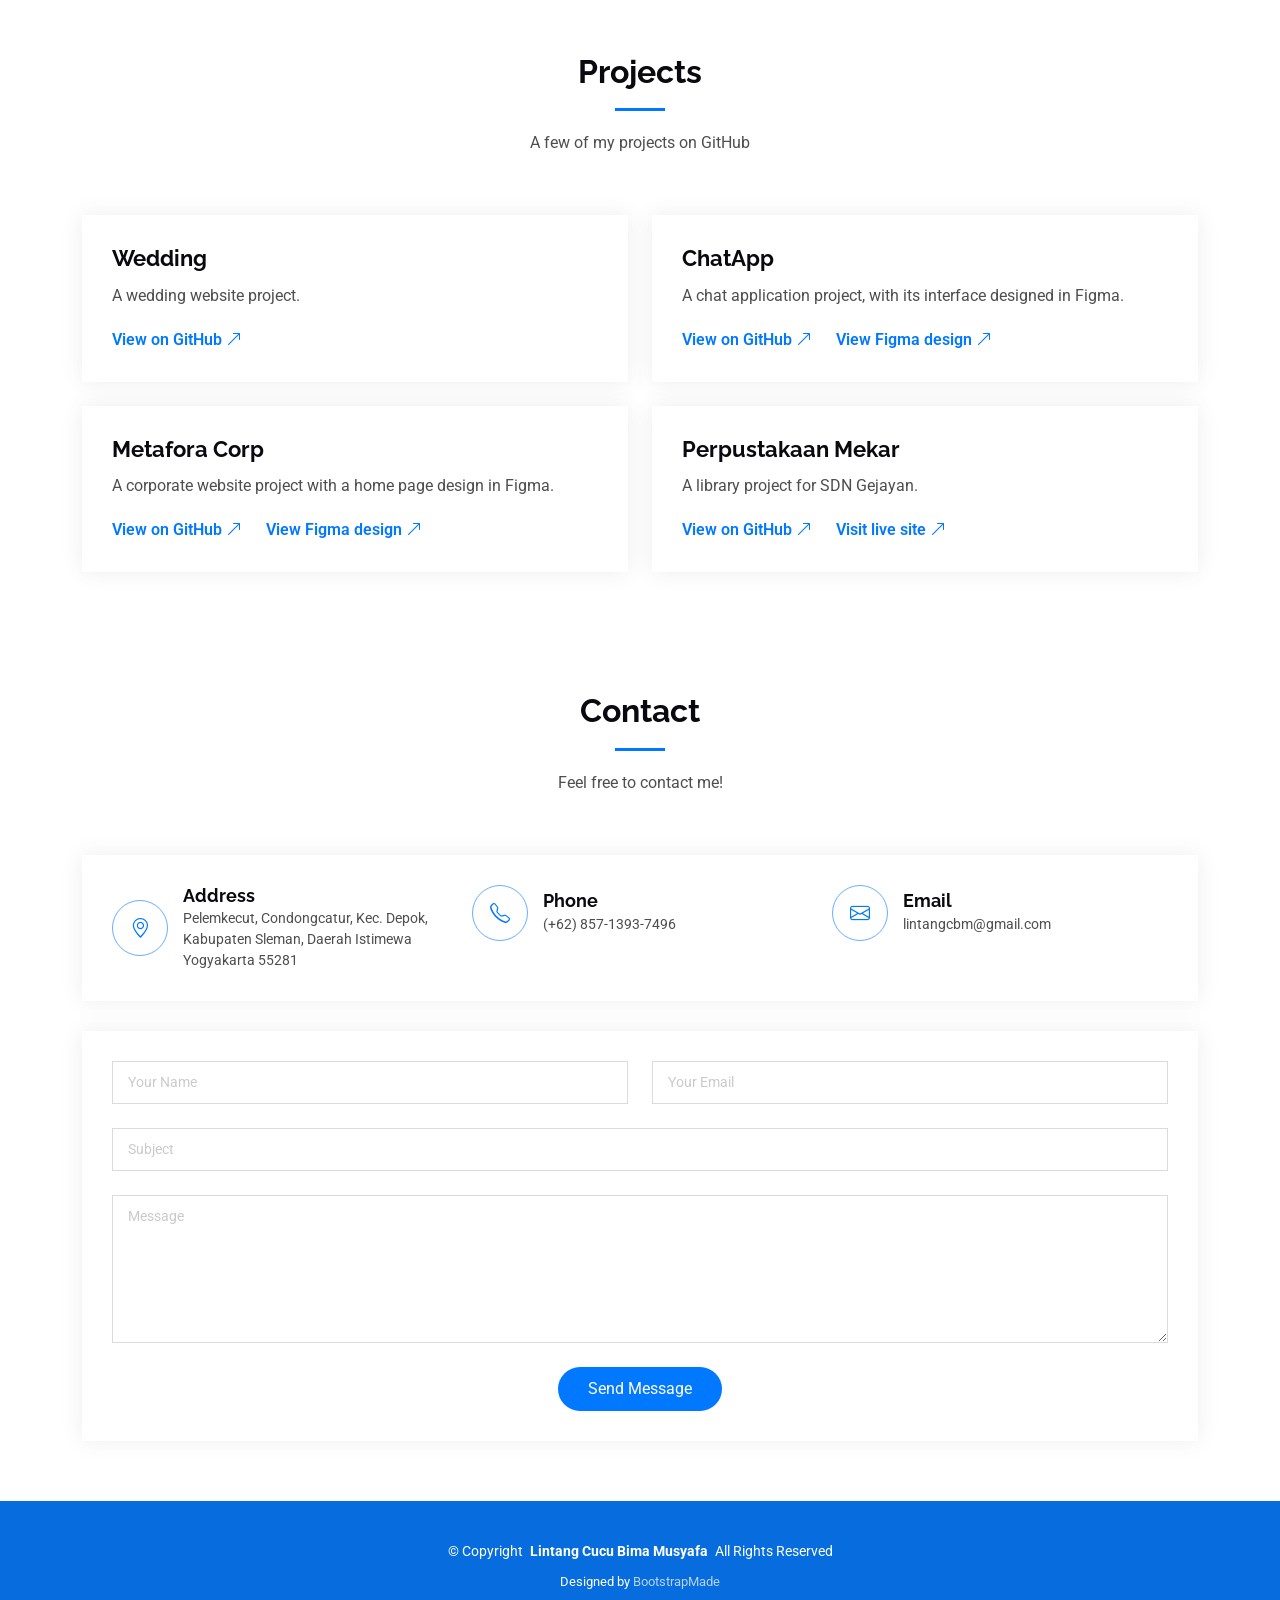
==== commit 220bdbd1: "Save uncommitted changes" ====
--- a/index.html
+++ b/index.html
@@ -4,9 +4,9 @@
 <head>
   <meta charset="utf-8">
   <meta content="width=device-width, initial-scale=1.0" name="viewport">
-  <title>Index - DevFolio Bootstrap Template</title>
-  <meta content="" name="description">
-  <meta content="" name="keywords">
+  <title>Lintang Cucu Bima Musyafa | Portfolio</title>
+  <meta content="Portfolio of Lintang Cucu Bima Musyafa, an Information Technology graduate and web developer." name="description">
+  <meta content="Lintang Cucu Bima Musyafa, portfolio, web development" name="keywords">
 
   <!-- Favicons -->
   <link href="assets/img/favicon.png" rel="icon">
@@ -51,27 +51,7 @@
         <ul>
           <li><a href="#hero" class="active">Home<br></a></li>
           <li><a href="#about">About</a></li>
-          <!--no use for now ==========
-          <li><a href="#services">Services</a></li>
-          <li><a href="#portfolio">Portfolio</a></li>
-          <li class="dropdown"><a href="#"><span>Dropdown</span> <i class="bi bi-chevron-down toggle-dropdown"></i></a>
-            <ul>
-              <li><a href="#">Dropdown 1</a></li>
-              <li class="dropdown"><a href="#"><span>Deep Dropdown</span> <i class="bi bi-chevron-down toggle-dropdown"></i></a>
-                <ul>
-                  <li><a href="#">Deep Dropdown 1</a></li>
-                  <li><a href="#">Deep Dropdown 2</a></li>
-                  <li><a href="#">Deep Dropdown 3</a></li>
-                  <li><a href="#">Deep Dropdown 4</a></li>
-                  <li><a href="#">Deep Dropdown 5</a></li>
-                </ul>
-              </li>
-              <li><a href="#">Dropdown 2</a></li>
-              <li><a href="#">Dropdown 3</a></li>
-              <li><a href="#">Dropdown 4</a></li>
-            </ul>
-          </li>
-          ============ -->
+          <li><a href="#projects">Projects</a></li>
           <li><a href="#contact">Contact</a></li>
           
         </ul>
@@ -110,7 +90,7 @@
               <div class="col-lg-7 about-info">
                 <p><strong>Name: </strong> <span>Lintang Cucu Bima Musyafa</span></p>
                 <p><strong>Profile: </strong> <span>UI/UX Designer</span></p>
-                <p><strong>Email: </strong> <span>lintangcbm@students.amikom.ac.id</span></p>
+                <p><strong>Email: </strong> <span><a href="https://mail.google.com/mail/?view=cm&amp;fs=1&amp;to=lintangcbm%40gmail.com" target="_blank" rel="noopener noreferrer">lintangcbm@gmail.com</a></span></p>
                 <p><strong>Phone: </strong> <span>(+62) 857-1393-7496</span></p>
               </div>
 
@@ -162,7 +142,7 @@
             <div class="about-me">
               <h4>About me</h4>
               <p>
-                Hello, my name is Lintang Cucu Bima Musyafa. Currently a college student in AMIKOM Yogyakarta University focusing on Web Development. I'm still new in this path and still learning.
+                Hello, my name is Lintang Cucu Bima Musyafa. I was born in Batam on May 28, 2004. I Graduated with an Associate Degree in Information Technology from Amikom University Yogyakarta with a GPA of 3.55.
               </p>
             </div>
           </div>
@@ -172,8 +152,74 @@
 
     </section><!-- /About Section -->
 
-    
-    
+    <!-- Projects Section -->
+    <section id="projects" class="projects section">
+
+      <div class="container section-title" data-aos="fade-up">
+        <h2>Projects</h2>
+        <p>A few of my projects on GitHub</p>
+      </div>
+
+      <div class="container">
+        <div class="row gy-4">
+          <div class="col-lg-6" data-aos="fade-up" data-aos-delay="100">
+            <article class="project-card">
+              <h3>Wedding</h3>
+              <p>A wedding website project.</p>
+              <a href="https://github.com/LintangCBM/wedding" target="_blank" rel="noopener noreferrer">
+                View on GitHub <i class="bi bi-arrow-up-right"></i>
+              </a>
+            </article>
+          </div>
+
+          <div class="col-lg-6" data-aos="fade-up" data-aos-delay="200">
+            <article class="project-card">
+              <h3>ChatApp</h3>
+              <p>A chat application project, with its interface designed in Figma.</p>
+              <div class="project-links">
+                <a href="https://github.com/LintangCBM/ChatApp" target="_blank" rel="noopener noreferrer">
+                  View on GitHub <i class="bi bi-arrow-up-right"></i>
+                </a>
+                <a href="https://www.figma.com/design/BrUrJvteuXzAxHJ0BFUifm/chatapp?t=xoZzjm9agiFYdbGg-0" target="_blank" rel="noopener noreferrer">
+                  View Figma design <i class="bi bi-arrow-up-right"></i>
+                </a>
+              </div>
+            </article>
+          </div>
+
+          <div class="col-lg-6" data-aos="fade-up" data-aos-delay="100">
+            <article class="project-card">
+              <h3>Metafora Corp</h3>
+              <p>A corporate website project with a home page design in Figma.</p>
+              <div class="project-links">
+                <a href="https://github.com/LintangCBM/Metafora-Corp" target="_blank" rel="noopener noreferrer">
+                  View on GitHub <i class="bi bi-arrow-up-right"></i>
+                </a>
+                <a href="https://www.figma.com/design/WgJ4QsmCmaY6rJKFcHb77R/Metafora-corp-home-redo?t=BZXAuJ7SHzW8Xm6H-0" target="_blank" rel="noopener noreferrer">
+                  View Figma design <i class="bi bi-arrow-up-right"></i>
+                </a>
+              </div>
+            </article>
+          </div>
+
+          <div class="col-lg-6" data-aos="fade-up" data-aos-delay="200">
+            <article class="project-card">
+              <h3>Perpustakaan Mekar</h3>
+              <p>A library project for SDN Gejayan.</p>
+              <div class="project-links">
+                <a href="https://github.com/LintangCBM/perpustakaan-mekar" target="_blank" rel="noopener noreferrer">
+                  View on GitHub <i class="bi bi-arrow-up-right"></i>
+                </a>
+                <a href="https://perpustakaan-mekar-1.web.app/" target="_blank" rel="noopener noreferrer">
+                  Visit live site <i class="bi bi-arrow-up-right"></i>
+                </a>
+              </div>
+            </article>
+          </div>
+        </div>
+      </div>
+
+    </section><!-- /Projects Section -->
 
     <!-- Contact Section -->
     <section id="contact" class="contact section">
@@ -190,39 +236,39 @@
           <div class="row gy-5">
 
             <div class="col-lg-4">
-              <div class="info-item d-flex align-items-center">
+              <a class="info-item d-flex align-items-center" href="https://www.google.com/maps/search/?api=1&amp;query=Pelemkecut%2C%20Condongcatur%2C%20Kec.%20Depok%2C%20Kabupaten%20Sleman%2C%20Daerah%20Istimewa%20Yogyakarta%2055281" target="_blank" rel="noopener noreferrer">
                 <i class="bi bi-geo-alt flex-shrink-0"></i>
                 <div>
                   <h3>Address</h3>
                   <p>Pelemkecut, Condongcatur, Kec. Depok, Kabupaten Sleman, Daerah Istimewa Yogyakarta 55281</p>
                 </div>
-              </div>
+              </a>
             </div><!-- End Info Item -->
 
             <div class="col-lg-4">
-              <div class="info-item d-flex align-items-center">
+              <a class="info-item d-flex align-items-center" href="https://wa.me/6285713937496" target="_blank" rel="noopener noreferrer">
                 <i class="bi bi-telephone flex-shrink-0"></i>
                 <div>
                   <h3>Phone</h3>
                   <p>(+62) 857-1393-7496</p>
                 </div>
-              </div>
+              </a>
             </div><!-- End Info Item -->
 
             <div class="col-lg-4">
-              <div class="info-item d-flex align-items-center">
+              <a class="info-item d-flex align-items-center" href="https://mail.google.com/mail/?view=cm&amp;fs=1&amp;to=lintangcbm%40gmail.com" target="_blank" rel="noopener noreferrer">
                 <i class="bi bi-envelope flex-shrink-0"></i>
                 <div>
                   <h3>Email<br></h3>
-                  <p>lintangcbm@students.amikom.ac.id</p>
-                </div>
-              </div>
+                  <p>lintangcbm@gmail.com</p>
+                </div>
+              </a>
             </div><!-- End Info Item -->
 
           </div>
         </div>
 
-        <form action="forms/contact.php" method="post" class="php-email-form" data-aos="fade-up" data-aos-delay="300">
+        <form action="https://formspree.io/f/xrpqzyvw" method="post" class="contact-form" data-aos="fade-up" data-aos-delay="300">
           <div class="row gy-4">
 
             <div class="col-md-6">
@@ -262,13 +308,7 @@
 
     <div class="container">
       <div class="copyright text-center ">
-        <p>© <span>Copyright</span> <strong class="px-1 sitename">DevFolio</strong> <span>All Rights Reserved</span></p>
-      </div>
-      <div class="social-links d-flex justify-content-center">
-        <a href=""><i class="bi bi-twitter-x"></i></a>
-        <a href=""><i class="bi bi-facebook"></i></a>
-        <a href=""><i class="bi bi-instagram"></i></a>
-        <a href=""><i class="bi bi-linkedin"></i></a>
+        <p>© <span>Copyright</span> <strong class="px-1 sitename">Lintang Cucu Bima Musyafa</strong> <span>All Rights Reserved</span></p>
       </div>
       <div class="credits">
         <!-- All the links in the footer should remain intact. -->
@@ -289,7 +329,6 @@
 
   <!-- Vendor JS Files -->
   <script src="assets/vendor/bootstrap/js/bootstrap.bundle.min.js"></script>
-  <script src="assets/vendor/php-email-form/validate.js"></script>
   <script src="assets/vendor/aos/aos.js"></script>
   <script src="assets/vendor/typed.js/typed.umd.js"></script>
   <script src="assets/vendor/waypoints/noframework.waypoints.js"></script>
--- a/assets/css/main.css
+++ b/assets/css/main.css
@@ -387,29 +387,6 @@
   margin-bottom: 0;
 }
 
-.footer .social-links {
-  margin-top: 20px;
-}
-
-.footer .social-links a {
-  display: flex;
-  align-items: center;
-  justify-content: center;
-  width: 40px;
-  height: 40px;
-  border-radius: 50%;
-  border: 1px solid color-mix(in srgb, var(--default-color), transparent 30%);
-  font-size: 16px;
-  color: color-mix(in srgb, var(--default-color), transparent 40%);
-  margin: 0 5px;
-  transition: 0.3s;
-}
-
-.footer .social-links a:hover {
-  color: var(--default-color);
-  border-color: var(--default-color);
-}
-
 .footer .credits {
   margin-top: 10px;
   font-size: 13px;
@@ -725,6 +702,36 @@
 
 .about .about-me p {
   font-size: 18px;
+}
+
+/*--------------------------------------------------------------
+# Projects Section
+--------------------------------------------------------------*/
+.project-card {
+  height: 100%;
+  padding: 30px;
+  background-color: var(--background-color);
+  box-shadow: 0px 0px 20px color-mix(in srgb, var(--default-color), transparent 90%);
+}
+
+.project-card h3 {
+  font-size: 22px;
+  font-weight: 700;
+  margin-bottom: 12px;
+}
+
+.project-card p {
+  margin-bottom: 20px;
+}
+
+.project-card .project-links {
+  display: flex;
+  flex-wrap: wrap;
+  gap: 12px 24px;
+}
+
+.project-card a {
+  font-weight: 600;
 }
 
 /*--------------------------------------------------------------
@@ -1245,6 +1252,15 @@
   margin-right: 15px;
 }
 
+.contact .info-item {
+  color: var(--default-color);
+  text-decoration: none;
+}
+
+.contact .info-item:hover {
+  color: var(--accent-color);
+}
+
 .contact .info-item h3 {
   font-size: 18px;
   font-weight: 700;
@@ -1262,18 +1278,18 @@
   color: var(--contrast-color);
 }
 
-.contact .php-email-form {
+.contact .contact-form {
   box-shadow: 0px 0px 20px color-mix(in srgb, var(--default-color), transparent 90%);
   padding: 30px;
 }
 
 @media (max-width: 575px) {
-  .contact .php-email-form {
+  .contact .contact-form {
     padding: 20px;
   }
 }
 
-.contact .php-email-form .error-message {
+.contact .contact-form .error-message {
   display: none;
   background: #df1529;
   color: #ffffff;
@@ -1283,7 +1299,7 @@
   font-weight: 600;
 }
 
-.contact .php-email-form .sent-message {
+.contact .contact-form .sent-message {
   display: none;
   color: #ffffff;
   background: #059652;
@@ -1293,7 +1309,7 @@
   font-weight: 600;
 }
 
-.contact .php-email-form .loading {
+.contact .contact-form .loading {
   display: none;
   background: var(--background-color);
   text-align: center;
@@ -1301,7 +1317,7 @@
   margin-bottom: 24px;
 }
 
-.contact .php-email-form .loading:before {
+.contact .contact-form .loading:before {
   content: "";
   display: inline-block;
   border-radius: 50%;
@@ -1313,9 +1329,9 @@
   animation: animate-loading 1s linear infinite;
 }
 
-.contact .php-email-form input[type=text],
-.contact .php-email-form input[type=email],
-.contact .php-email-form textarea {
+.contact .contact-form input[type=text],
+.contact .contact-form input[type=email],
+.contact .contact-form textarea {
   font-size: 14px;
   padding: 10px 15px;
   box-shadow: none;
@@ -1325,19 +1341,19 @@
   border-color: color-mix(in srgb, var(--default-color), transparent 80%);
 }
 
-.contact .php-email-form input[type=text]:focus,
-.contact .php-email-form input[type=email]:focus,
-.contact .php-email-form textarea:focus {
+.contact .contact-form input[type=text]:focus,
+.contact .contact-form input[type=email]:focus,
+.contact .contact-form textarea:focus {
   border-color: var(--accent-color);
 }
 
-.contact .php-email-form input[type=text]::placeholder,
-.contact .php-email-form input[type=email]::placeholder,
-.contact .php-email-form textarea::placeholder {
+.contact .contact-form input[type=text]::placeholder,
+.contact .contact-form input[type=email]::placeholder,
+.contact .contact-form textarea::placeholder {
   color: color-mix(in srgb, var(--default-color), transparent 70%);
 }
 
-.contact .php-email-form button[type=submit] {
+.contact .contact-form button[type=submit] {
   color: var(--contrast-color);
   background: var(--accent-color);
   border: 0;
@@ -1346,7 +1362,7 @@
   border-radius: 50px;
 }
 
-.contact .php-email-form button[type=submit]:hover {
+.contact .contact-form button[type=submit]:hover {
   background: color-mix(in srgb, var(--accent-color), transparent 20%);
 }
 
